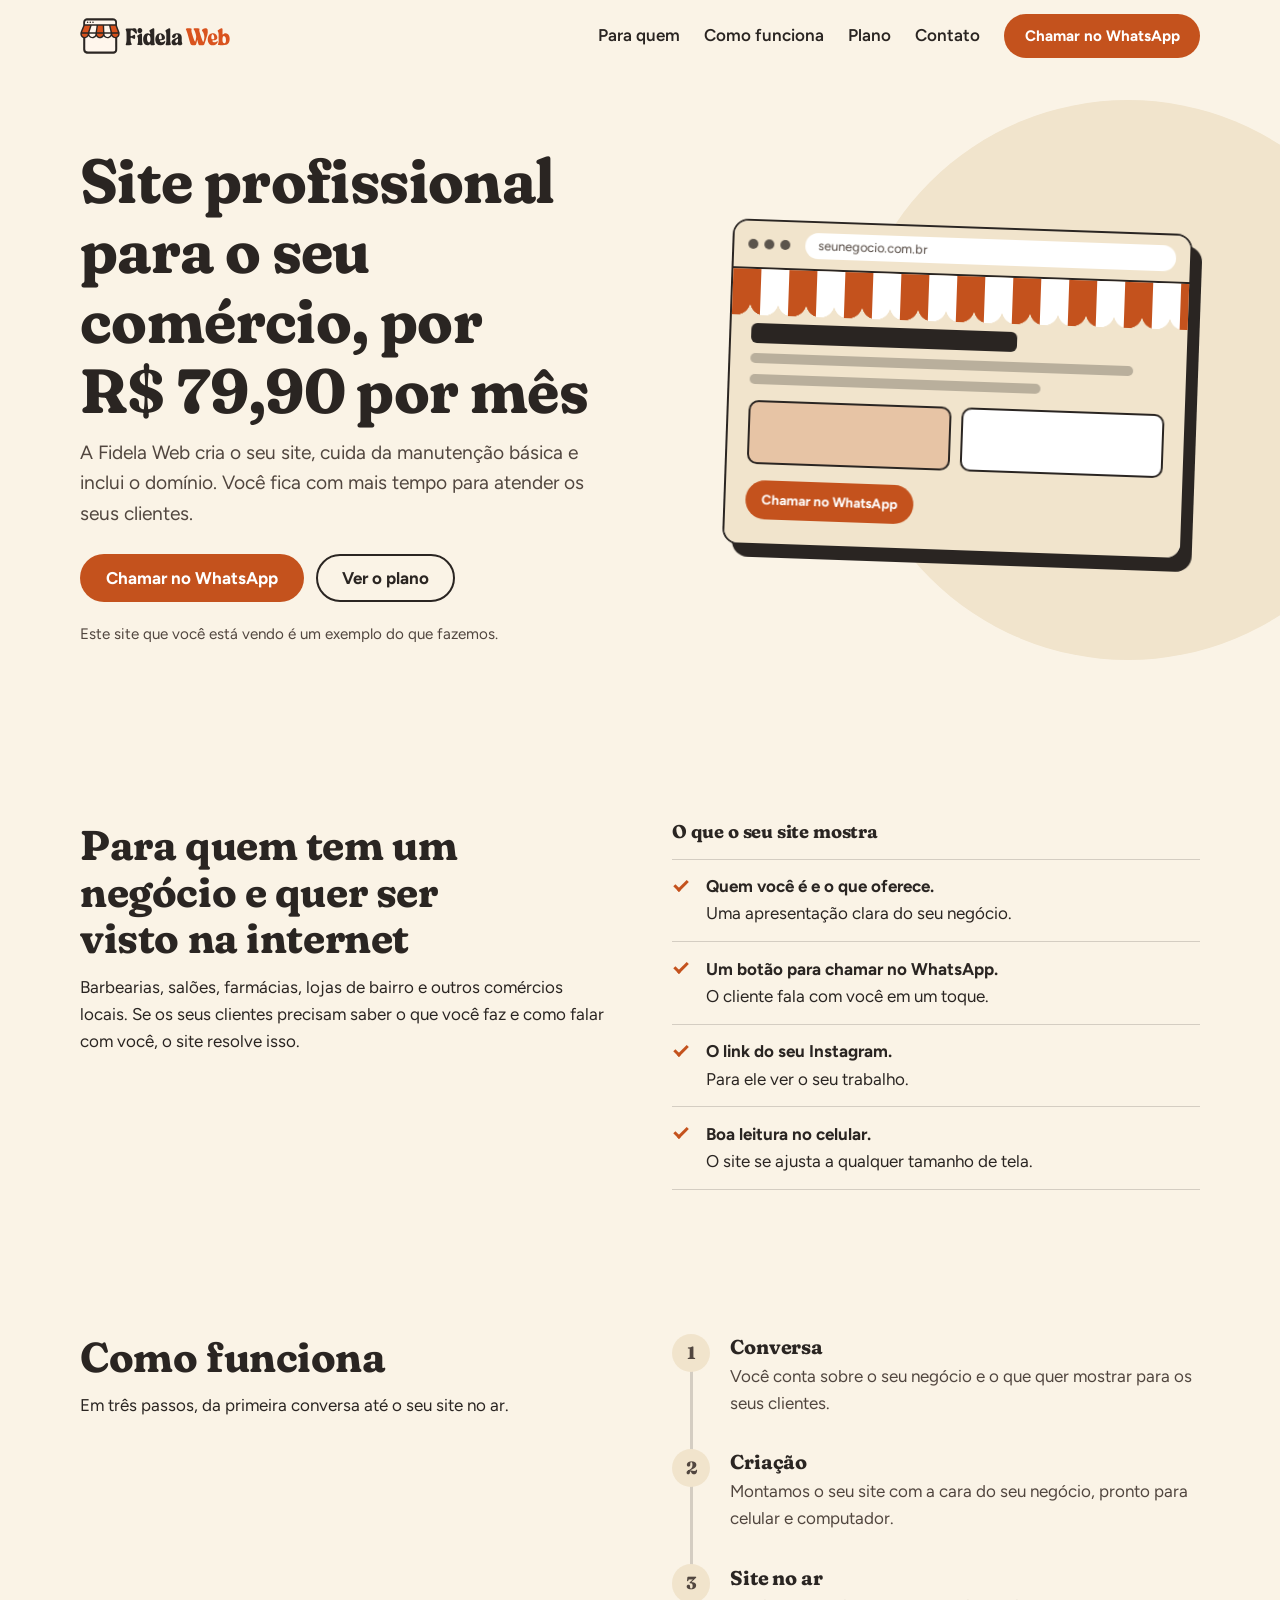
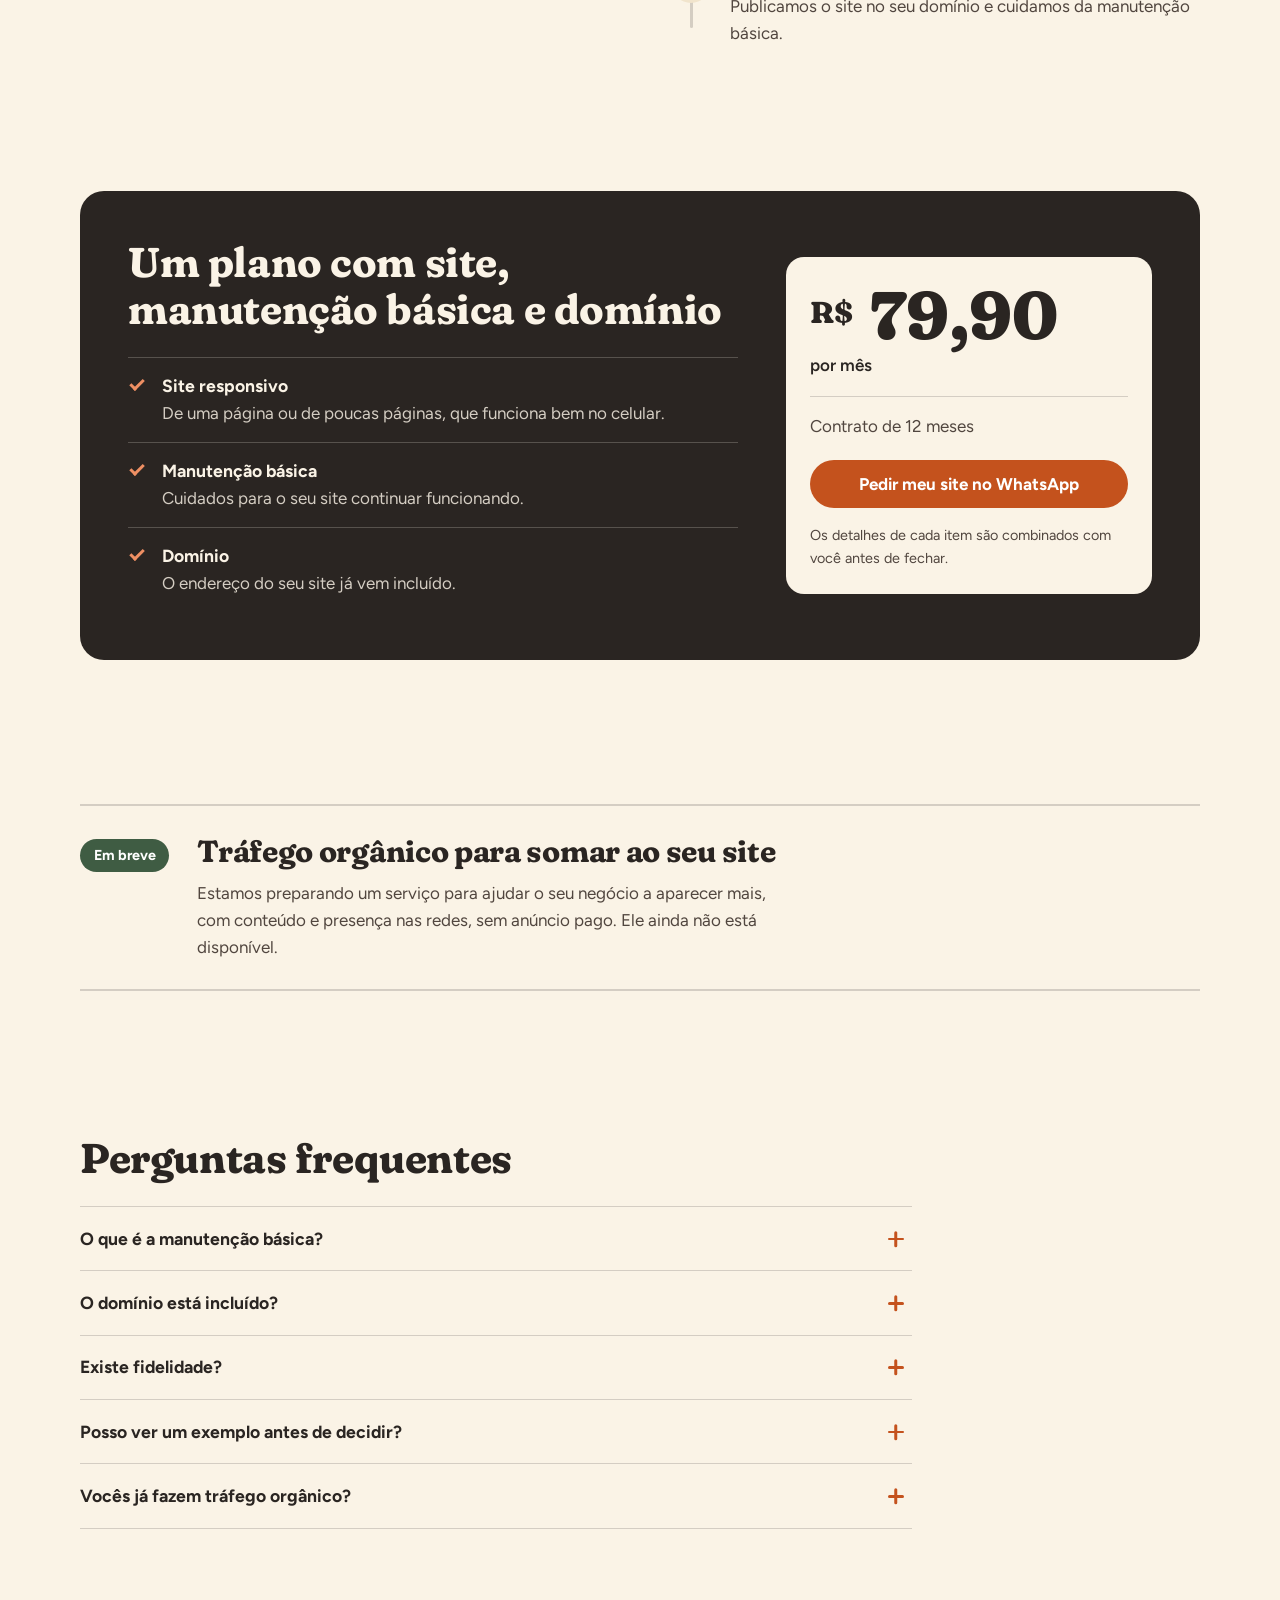
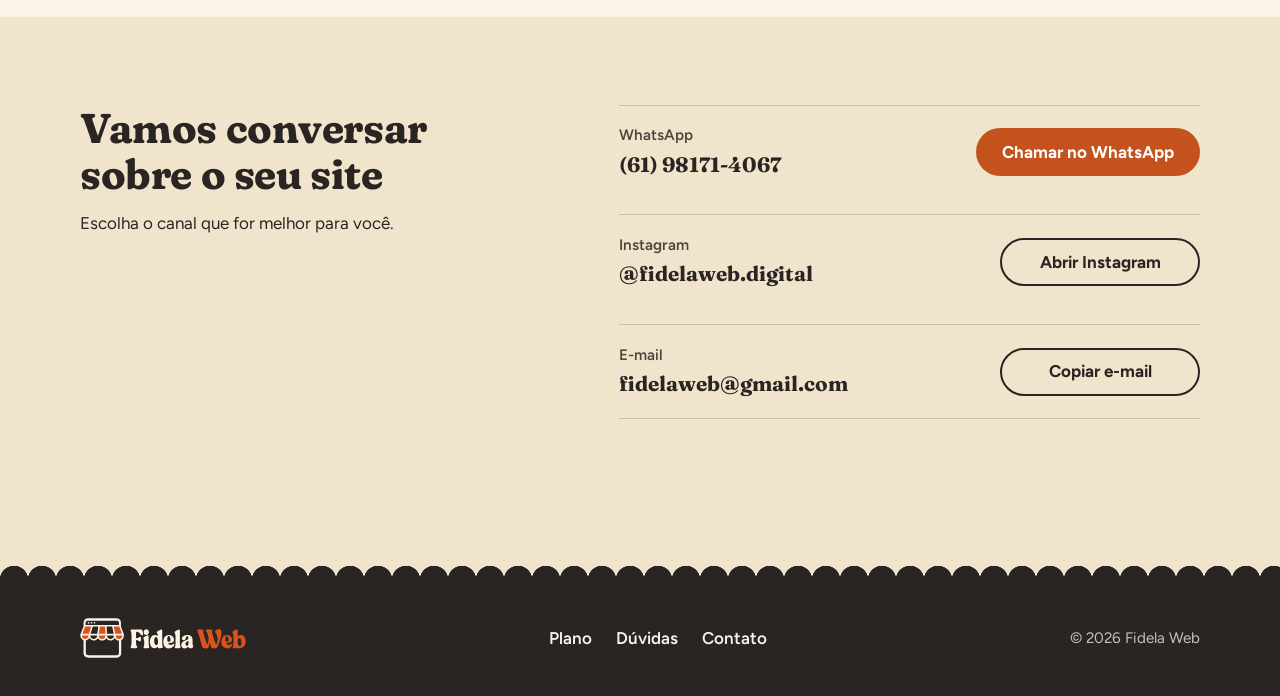
==== index.html @ 25324e83 "chore: versão inicial do site" ====
<!DOCTYPE html>
<html lang="pt-BR">
<head>
  <meta charset="utf-8">
  <meta name="viewport" content="width=device-width, initial-scale=1">
  <title>Fidela Web | Site profissional para o seu comércio</title>
  <meta name="description" content="A Fidela Web cria o site do seu comércio e cuida da manutenção básica, com domínio incluído, por R$ 79,90 por mês.">
  <meta name="theme-color" content="#FAF3E6">
  <link rel="icon" href="favicon.ico" sizes="48x48">
  <link rel="icon" type="image/png" sizes="32x32" href="assets/favicon-32.png">
  <link rel="icon" type="image/png" sizes="512x512" href="assets/favicon-512.png">
  <link rel="apple-touch-icon" href="assets/apple-touch-icon.png">
  <script>document.documentElement.className += " js";</script>
  <link rel="preconnect" href="https://fonts.googleapis.com">
  <link rel="preconnect" href="https://fonts.gstatic.com" crossorigin>
  <link href="https://fonts.googleapis.com/css2?family=Fraunces:opsz,wght,SOFT@9..144,500..800,100&family=Figtree:wght@400;500;600;700&display=swap" rel="stylesheet">
  <link rel="stylesheet" href="styles.css">
</head>
<body>
  <div class="progress" aria-hidden="true"><span></span></div>
  <a class="skip" href="#conteudo">Ir para o conteúdo</a>

  <header class="header" data-header>
    <div class="wrap header-in">
      <a class="brand" href="#topo" aria-label="Fidela Web, voltar ao início">
        <img class="brand-img" src="assets/fidela-web-logo.svg" alt="Fidela Web">
      </a>

      <button class="menu-toggle" type="button" aria-expanded="false" aria-controls="menu" aria-label="Abrir menu">
        <span class="menu-bars" aria-hidden="true"></span>
      </button>

      <nav class="nav" id="menu" aria-label="Principal">
        <ul>
          <li><a href="#para-quem">Para quem</a></li>
          <li><a href="#como-funciona">Como funciona</a></li>
          <li><a href="#plano">Plano</a></li>
          <li><a href="#contato">Contato</a></li>
        </ul>
        <a class="btn btn-primary btn-sm nav-cta" href="#contato" data-wa>Chamar no WhatsApp</a>
      </nav>
    </div>
  </header>

  <main id="conteudo">
    <!-- HERO -->
    <section class="hero" id="topo">
      <div class="hero-blob" aria-hidden="true"></div>
      <div class="wrap hero-in">
        <div class="hero-text">
          <h1>Site profissional para o seu comércio, por R$&nbsp;79,90 por mês</h1>
          <p class="lead">A Fidela Web cria o seu site, cuida da manutenção básica e inclui o domínio. Você fica com mais tempo para atender os seus clientes.</p>
          <div class="cta-row">
            <a class="btn btn-primary" href="#contato" data-wa>Chamar no WhatsApp</a>
            <a class="btn btn-ghost" href="#plano">Ver o plano</a>
          </div>
          <p class="hero-note">Este site que você está vendo é um exemplo do que fazemos.</p>
        </div>

        <div class="hero-visual" aria-hidden="true">
          <div class="mock">
            <div class="mock-bar">
              <i></i><i></i><i></i>
              <span class="mock-url">seunegocio.com.br</span>
            </div>
            <div class="awning-wrap"><div class="awning"></div></div>
            <div class="mock-body">
              <div class="mock-title"></div>
              <div class="mock-line l1"></div>
              <div class="mock-line l2"></div>
              <div class="mock-tiles"><span></span><span></span></div>
              <div class="mock-btn">Chamar no WhatsApp</div>
            </div>
          </div>
        </div>
      </div>
    </section>

    <!-- PARA QUEM -->
    <section class="section" id="para-quem">
      <div class="wrap split split-sticky">
        <div>
          <h2 class="reveal">Para quem tem um negócio e quer ser visto na internet</h2>
          <p class="measure reveal">Barbearias, salões, farmácias, lojas de bairro e outros comércios locais. Se os seus clientes precisam saber o que você faz e como falar com você, o site resolve isso.</p>
        </div>
        <div>
          <h3 class="list-title reveal">O que o seu site mostra</h3>
          <ul class="ticks reveal-stagger">
            <li><strong>Quem você é e o que oferece.</strong> Uma apresentação clara do seu negócio.</li>
            <li><strong>Um botão para chamar no WhatsApp.</strong> O cliente fala com você em um toque.</li>
            <li><strong>O link do seu Instagram.</strong> Para ele ver o seu trabalho.</li>
            <li><strong>Boa leitura no celular.</strong> O site se ajusta a qualquer tamanho de tela.</li>
          </ul>
        </div>
      </div>
    </section>

    <!-- COMO FUNCIONA -->
    <section class="section section-tight" id="como-funciona">
      <div class="wrap split split-sticky">
        <div class="reveal">
          <h2>Como funciona</h2>
          <p class="measure">Em três passos, da primeira conversa até o seu site no ar.</p>
        </div>
        <ol class="steps reveal-stagger">
          <li>
            <span class="num" aria-hidden="true">1</span>
            <div>
              <h3>Conversa</h3>
              <p>Você conta sobre o seu negócio e o que quer mostrar para os seus clientes.</p>
            </div>
          </li>
          <li>
            <span class="num" aria-hidden="true">2</span>
            <div>
              <h3>Criação</h3>
              <p>Montamos o seu site com a cara do seu negócio, pronto para celular e computador.</p>
            </div>
          </li>
          <li>
            <span class="num" aria-hidden="true">3</span>
            <div>
              <h3>Site no ar</h3>
              <p>Publicamos o site no seu domínio e cuidamos da manutenção básica.</p>
            </div>
          </li>
        </ol>
      </div>
    </section>

    <!-- PLANO -->
    <section class="section" id="plano">
      <div class="wrap">
        <div class="plan">
          <div class="plan-info reveal">
            <h2>Um plano com site, manutenção básica e domínio</h2>
            <ul class="includes">
              <li><strong>Site responsivo</strong><span>De uma página ou de poucas páginas, que funciona bem no celular.</span></li>
              <li><strong>Manutenção básica</strong><span>Cuidados para o seu site continuar funcionando.</span></li>
              <li><strong>Domínio</strong><span>O endereço do seu site já vem incluído.</span></li>
            </ul>
          </div>
          <div class="plan-price reveal reveal-late">
            <p class="price"><span class="price-cur">R$</span> 79,90</p>
            <p class="price-per">por mês</p>
            <p class="price-meta">Contrato de 12 meses</p>
            <a class="btn btn-primary btn-block" href="#contato" data-wa>Pedir meu site no WhatsApp</a>
            <p class="price-note">Os detalhes de cada item são combinados com você antes de fechar.</p>
          </div>
        </div>
      </div>
    </section>

    <!-- TRÁFEGO ORGÂNICO -->
    <section class="section section-tight" id="trafego">
      <div class="wrap">
        <div class="soon reveal">
          <span class="badge">Em breve</span>
          <div>
            <h2 class="h3-size">Tráfego orgânico para somar ao seu site</h2>
            <p class="measure">Estamos preparando um serviço para ajudar o seu negócio a aparecer mais, com conteúdo e presença nas redes, sem anúncio pago. Ele ainda não está disponível.</p>
          </div>
        </div>
      </div>
    </section>

    <!-- FAQ -->
    <section class="section" id="duvidas">
      <div class="wrap faq-wrap">
        <h2 class="reveal">Perguntas frequentes</h2>
        <div class="faq reveal-stagger">
          <details>
            <summary>O que é a manutenção básica?</summary>
            <p>São os cuidados para manter o seu site funcionando. Os limites de cada item são combinados com você antes de fechar o contrato.</p>
          </details>
          <details>
            <summary>O domínio está incluído?</summary>
            <p>Sim. O plano inclui o domínio do seu site.</p>
          </details>
          <details>
            <summary>Existe fidelidade?</summary>
            <p>O contrato é de 12 meses. Explicamos os detalhes antes de você fechar.</p>
          </details>
          <details>
            <summary>Posso ver um exemplo antes de decidir?</summary>
            <p>Pode. Este próprio site é um exemplo do que fazemos. Se quiser conversar sobre o seu, chame no WhatsApp.</p>
          </details>
          <details>
            <summary>Vocês já fazem tráfego orgânico?</summary>
            <p>Ainda não. O serviço está em preparação e vai aparecer aqui quando estiver disponível.</p>
          </details>
        </div>
      </div>
    </section>

    <!-- CONTATO -->
    <section class="section section-contact" id="contato">
      <div class="wrap contact">
        <div class="reveal">
          <h2>Vamos conversar sobre o seu site</h2>
          <p class="measure">Escolha o canal que for melhor para você.</p>
        </div>
        <ul class="channels reveal-stagger">
          <li>
            <div class="channel-info">
              <span class="channel-name">WhatsApp</span>
              <span class="channel-value" data-phone-text>(61) 98171-4067</span>
            </div>
            <a class="btn btn-primary" href="https://wa.me/5561981714067" data-wa target="_blank" rel="noopener noreferrer">Chamar no WhatsApp</a>
          </li>
          <li>
            <div class="channel-info">
              <span class="channel-name">Instagram</span>
              <span class="channel-value" data-ig-text>@fidelaweb.digital</span>
            </div>
            <a class="btn btn-ghost" href="https://www.instagram.com/fidelaweb.digital/" data-ig target="_blank" rel="noopener noreferrer">Abrir Instagram</a>
          </li>
          <li>
            <div class="channel-info">
              <span class="channel-name">E-mail</span>
              <span class="channel-value channel-email" data-email-text>fidelaweb@gmail.com</span>
            </div>
            <button class="btn btn-ghost" type="button" data-copy-email>Copiar e-mail</button>
          </li>
        </ul>
        <p class="copy-status" role="status" aria-live="polite" data-copy-status></p>
      </div>
    </section>
  </main>

  <footer class="footer">
    <div class="wrap footer-in">
      <p class="footer-brand"><img class="brand-img" src="assets/fidela-web-logo-fundo-escuro.svg" alt="Fidela Web"></p>
      <ul class="footer-links">
        <li><a href="#plano">Plano</a></li>
        <li><a href="#duvidas">Dúvidas</a></li>
        <li><a href="#contato">Contato</a></li>
      </ul>
      <p class="footer-copy">&copy; <span data-year>2026</span> Fidela Web</p>
    </div>
  </footer>

  <script src="config.js"></script>
  <script src="script.js" defer></script>
</body>
</html>
---- styles.css ----
/* ==========================================================
   Fidela Web | estilos
   Paleta: creme, areia, carvão, terracota, musgo
   ========================================================== */

:root {
  --creme: #FAF3E6;
  --areia: #F1E4CC;
  --carvao: #2A2522;
  --carvao-suave: #51463F;
  --terra: #C4521D;
  --terra-escura: #A3411A;
  --terra-clara: #EE8F63;
  --musgo: #3F5C43;
  --linha: rgba(42, 37, 34, .18);

  --serif: "Fraunces", Georgia, "Times New Roman", serif;
  --sans: "Figtree", system-ui, -apple-system, "Segoe UI", Roboto, Arial, sans-serif;

  --wrap: 1120px;
  --gutter: clamp(1.25rem, 4vw, 2rem);
}

*, *::before, *::after { box-sizing: border-box; }

[hidden] { display: none !important; }

html {
  -webkit-text-size-adjust: 100%;
  scroll-padding-top: 5.5rem;
}

@media (prefers-reduced-motion: no-preference) {
  html { scroll-behavior: smooth; }
}

body {
  margin: 0;
  font-family: var(--sans);
  font-size: 1.0625rem;
  line-height: 1.6;
  color: var(--carvao);
  background: var(--creme);
  overflow-x: clip;
}

img, svg { display: block; max-width: 100%; }

h1, h2, h3 {
  font-family: var(--serif);
  font-weight: 700;
  font-variation-settings: "SOFT" 100;
  line-height: 1.12;
  letter-spacing: -.01em;
  margin: 0 0 .75rem;
  text-wrap: balance;
}

h1 { font-size: clamp(2.15rem, 1.2rem + 4.6vw, 3.9rem); }
h2 { font-size: clamp(1.7rem, 1.1rem + 2.4vw, 2.6rem); }
h3 { font-size: 1.25rem; }

p { margin: 0 0 1rem; }
ul, ol { margin: 0; padding: 0; list-style: none; }

a { color: inherit; }

:focus-visible {
  outline: 3px solid var(--carvao);
  outline-offset: 3px;
  border-radius: 4px;
}

.wrap {
  width: 100%;
  max-width: calc(var(--wrap) + var(--gutter) * 2);
  margin-inline: auto;
  padding-inline: var(--gutter);
}

.measure { max-width: 36rem; }

.skip {
  position: absolute;
  left: 1rem;
  top: -4rem;
  z-index: 100;
  background: var(--carvao);
  color: var(--creme);
  padding: .6rem 1rem;
  border-radius: 8px;
}
.skip:focus { top: 1rem; }

/* ---------- Botões ---------- */
.btn {
  display: inline-flex;
  align-items: center;
  justify-content: center;
  min-height: 48px;
  padding: .7rem 1.5rem;
  border: 2px solid transparent;
  border-radius: 999px;
  font: inherit;
  font-weight: 700;
  line-height: 1.2;
  text-align: center;
  text-decoration: none;
  cursor: pointer;
  transition: background-color .2s ease, color .2s ease, border-color .2s ease, transform .2s ease;
}
.btn-primary { background: var(--terra); color: #fff; }
.btn-primary:hover { background: var(--terra-escura); }
.btn-ghost { background: transparent; color: var(--carvao); border-color: var(--carvao); }
.btn-ghost:hover { background: var(--carvao); color: var(--creme); }
.btn-sm { min-height: 44px; padding: .5rem 1.15rem; font-size: .95rem; }
.btn-block { width: 100%; }
.btn:active { transform: translateY(1px); }

/* ---------- Cabeçalho ---------- */
.header {
  position: sticky;
  top: 0;
  z-index: 50;
  background: rgba(250, 243, 230, .94);
  -webkit-backdrop-filter: blur(8px);
  backdrop-filter: blur(8px);
  border-bottom: 2px solid transparent;
  transition: border-color .2s ease;
}
.header.is-scrolled { border-bottom-color: var(--linha); }

.header-in {
  display: flex;
  align-items: center;
  justify-content: space-between;
  gap: 1rem;
  min-height: 4.5rem;
  position: relative;
}

.brand {
  display: inline-flex;
  align-items: center;
  min-height: 44px;
  text-decoration: none;
}
.brand-img { height: 36px; width: auto; max-width: min(190px, 58vw); }
.footer .brand-img { height: 40px; }

.brand-name {
  font-family: var(--serif);
  font-weight: 800;
  font-variation-settings: "SOFT" 100;
  font-size: 1.5rem;
  line-height: 1;
  letter-spacing: -.01em;
  color: var(--carvao);
}
.brand-name .web { color: var(--terra); }

.menu-toggle {
  display: none;
  width: 48px;
  height: 48px;
  padding: 0;
  border: 2px solid var(--carvao);
  border-radius: 12px;
  background: transparent;
  cursor: pointer;
  align-items: center;
  justify-content: center;
}
.menu-bars,
.menu-bars::before,
.menu-bars::after {
  display: block;
  width: 22px;
  height: 2.5px;
  background: var(--carvao);
  border-radius: 2px;
  transition: transform .2s ease, opacity .2s ease;
}
.menu-bars { position: relative; }
.menu-bars::before, .menu-bars::after { content: ""; position: absolute; left: 0; }
.menu-bars::before { top: -7px; }
.menu-bars::after { top: 7px; }
.menu-toggle[aria-expanded="true"] .menu-bars { background: transparent; }
.menu-toggle[aria-expanded="true"] .menu-bars::before { transform: translateY(7px) rotate(45deg); }
.menu-toggle[aria-expanded="true"] .menu-bars::after { transform: translateY(-7px) rotate(-45deg); }

.nav { display: flex; align-items: center; gap: 1.5rem; }
.nav ul { display: flex; gap: 1.5rem; }
.nav a:not(.btn) { display: inline-flex; align-items: center; min-height: 44px; text-decoration: none; font-weight: 600; }
.nav a:not(.btn):hover { color: var(--terra-escura); text-decoration: underline; text-underline-offset: 6px; text-decoration-thickness: 2px; }

@media (max-width: 1039px) {
  .js .menu-toggle { display: inline-flex; }
  .js .nav {
    display: none;
    position: absolute;
    top: 100%;
    left: 0;
    right: 0;
    flex-direction: column;
    align-items: stretch;
    gap: 1rem;
    padding: 1rem var(--gutter) 1.5rem;
    background: var(--creme);
    border-bottom: 2px solid var(--linha);
  }
  .js .nav.is-open { display: flex; }
  .js .nav ul { flex-direction: column; gap: 0; }
  .js .nav ul a { display: block; padding: .85rem 0; border-bottom: 1px solid var(--linha); }
  .nav { flex-wrap: wrap; }
  .nav ul { flex-wrap: wrap; }
}

/* ---------- Hero ---------- */
.hero {
  --p: 0;
  position: relative;
  padding-block: clamp(2rem, 6vw, 4.5rem) clamp(3rem, 7vw, 5.5rem);
  overflow: hidden;
}

.hero-blob {
  position: absolute;
  width: min(60vw, 560px);
  aspect-ratio: 1;
  right: -10%;
  top: 4%;
  background: var(--areia);
  border-radius: 50%;
  transform: translateY(calc(var(--p) * 140px)) scale(calc(1 + var(--p) * .25));
}

.hero-in {
  position: relative;
  display: grid;
  gap: clamp(2rem, 5vw, 3.5rem);
  align-items: center;
}

.hero-text h1 { max-width: 14em; }
.lead { font-size: 1.2rem; max-width: 34rem; color: var(--carvao-suave); }

.cta-row { display: flex; flex-wrap: wrap; gap: .75rem; margin-top: 1.5rem; }
.hero-note { margin: 1.25rem 0 0; font-size: .95rem; color: var(--carvao-suave); }

.hero-visual { padding: 0 14px 14px 0; }

.mock {
  background: #fff;
  border: 2px solid var(--carvao);
  border-radius: 16px;
  overflow: hidden;
  box-shadow: 10px 12px 0 var(--carvao);
  max-width: 460px;
  margin-inline: auto;
  transform: translateY(calc(var(--p) * -60px)) rotate(calc(2deg - var(--p) * 5deg));
  transform-origin: 50% 80%;
}

.mock-bar {
  display: flex;
  align-items: center;
  gap: .4rem;
  padding: .65rem .85rem;
  background: var(--areia);
  border-bottom: 2px solid var(--carvao);
}
.mock-bar i { width: 10px; height: 10px; border-radius: 50%; background: var(--carvao); opacity: .75; }
.mock-url {
  margin-left: .5rem;
  flex: 1;
  min-width: 0;
  overflow: hidden;
  text-overflow: ellipsis;
  white-space: nowrap;
  background: #fff;
  border-radius: 999px;
  padding: .15rem .8rem;
  font-size: .8rem;
  color: var(--carvao-suave);
}

.awning-wrap { height: 46px; overflow: hidden; background: var(--areia); }
.awning {
  height: 46px;
  background: repeating-linear-gradient(90deg, var(--terra) 0 28px, #fff 28px 56px);
  -webkit-mask:
    linear-gradient(#000 0 0) top / 100% 32px no-repeat,
    radial-gradient(circle at 14px 0, #000 14px, transparent 14.5px) bottom / 28px 14px repeat-x;
  mask:
    linear-gradient(#000 0 0) top / 100% 32px no-repeat,
    radial-gradient(circle at 14px 0, #000 14px, transparent 14.5px) bottom / 28px 14px repeat-x;
}

@media (prefers-reduced-motion: no-preference) {
  .awning { animation: toldo .9s cubic-bezier(.3, 1.35, .5, 1) .25s both; }
  @keyframes toldo {
    from { transform: translateY(-100%); }
    to { transform: translateY(0); }
  }
}

.mock-body {
  display: grid;
  gap: .65rem;
  padding: .5rem 1.25rem 1.5rem;
  background: var(--areia);
}
.mock-title { height: 20px; width: 64%; border-radius: 6px; background: var(--carvao); }
.mock-line { height: 10px; border-radius: 6px; background: rgba(42, 37, 34, .28); }
.mock-line.l1 { width: 92%; }
.mock-line.l2 { width: 70%; }
.mock-tiles { display: grid; grid-template-columns: 1fr 1fr; gap: .6rem; margin-block: .35rem; }
.mock-tiles span { height: 64px; border-radius: 10px; background: #fff; border: 2px solid var(--carvao); }
.mock-tiles span:first-child { background: rgba(196, 82, 29, .22); }
.mock-btn {
  justify-self: start;
  background: var(--terra);
  color: #fff;
  font-weight: 700;
  font-size: .85rem;
  padding: .55rem 1rem;
  border-radius: 999px;
}

@media (min-width: 900px) {
  .hero-in { grid-template-columns: 1.1fr .9fr; }
}

/* ---------- Seções ---------- */
.section { padding-block: clamp(3.25rem, 7vw, 5.5rem); }
.section-tight { padding-block: clamp(2rem, 5vw, 3.5rem); }

.split { display: grid; gap: 2rem; }
@media (min-width: 860px) {
  .split { grid-template-columns: 1fr 1fr; gap: 4rem; align-items: start; }
}

.list-title { font-size: 1.15rem; margin-bottom: 1rem; }

@media (min-width: 860px) {
  .split-sticky > :first-child { position: sticky; top: 6.5rem; }
}

.ticks li {
  position: relative;
  padding: .85rem 0 .85rem 2.1rem;
  border-top: 1px solid var(--linha);
}
.ticks li:last-child { border-bottom: 1px solid var(--linha); }
.ticks li::before {
  content: "";
  position: absolute;
  left: .15rem;
  top: 1.25rem;
  width: .9rem;
  height: .5rem;
  border-left: 3px solid var(--terra);
  border-bottom: 3px solid var(--terra);
  transform: rotate(-45deg);
}
.ticks strong { display: block; }

/* ---------- Passos ---------- */
.steps {
  --fill: 1;
  position: relative;
  margin-top: 0;
  display: grid;
  gap: 2rem;
}
.steps::before,
.steps::after {
  content: "";
  position: absolute;
  left: 1.2rem;
  top: 1.2rem;
  width: 3px;
  margin-left: -1.5px;
  border-radius: 2px;
}
.steps::before { bottom: 1.2rem; background: var(--linha); }
.steps::after { height: calc((100% - 2.4rem) * var(--fill)); background: var(--terra); }

.steps li { position: relative; display: grid; grid-template-columns: 2.4rem 1fr; gap: 1.25rem; align-items: start; }
.steps h3 { margin: .15rem 0 .25rem; }
.steps p { margin: 0; color: var(--carvao-suave); }

.num {
  position: relative;
  z-index: 1;
  display: grid;
  place-items: center;
  width: 2.4rem;
  height: 2.4rem;
  border-radius: 50%;
  background: var(--terra);
  color: #fff;
  font-family: var(--serif);
  font-weight: 800;
  font-size: 1.1rem;
  transition: background-color .3s ease, color .3s ease;
}
.js .steps li:not(.is-active) .num { background: var(--areia); color: var(--carvao-suave); }

/* ---------- Plano ---------- */
.plan {
  display: grid;
  gap: 2rem;
  padding: clamp(1.5rem, 4vw, 3rem);
  border-radius: 24px;
  background: var(--carvao);
  color: var(--creme);
}
.plan h2 { margin-bottom: 1.5rem; }
.includes li {
  position: relative;
  padding: .9rem 0 .9rem 2.1rem;
  border-top: 1px solid rgba(250, 243, 230, .22);
}
.includes li::before {
  content: "";
  position: absolute;
  left: .15rem;
  top: 1.35rem;
  width: .9rem;
  height: .5rem;
  border-left: 3px solid var(--terra-clara);
  border-bottom: 3px solid var(--terra-clara);
  transform: rotate(-45deg);
}
.includes strong { display: block; font-size: 1.1rem; }
.includes span { display: block; color: rgba(250, 243, 230, .82); }

.plan-price {
  align-self: center;
  padding: 1.5rem;
  border-radius: 18px;
  background: var(--creme);
  color: var(--carvao);
}
.price {
  margin: 0;
  font-family: var(--serif);
  font-weight: 800;
  font-variation-settings: "SOFT" 100;
  font-size: clamp(2.8rem, 2rem + 4vw, 4.2rem);
  line-height: 1;
}
.price-cur { font-size: .45em; margin-right: .1em; vertical-align: .55em; }
.price-per { margin: .25rem 0 0; font-weight: 600; }
.price-meta { margin: 1rem 0 1.25rem; padding-top: 1rem; border-top: 1px solid var(--linha); color: var(--carvao-suave); }
.price-note { margin: 1rem 0 0; font-size: .9rem; color: var(--carvao-suave); }

@media (min-width: 860px) {
  .plan { grid-template-columns: 1.25fr .75fr; gap: 3rem; }
}

/* ---------- Em breve ---------- */
.soon {
  display: grid;
  gap: 1rem;
  align-items: start;
  padding-block: 1.75rem;
  border-block: 2px solid var(--linha);
}
.soon h2 { font-size: clamp(1.4rem, 1.1rem + 1.2vw, 1.9rem); }
.soon p { margin-bottom: 0; color: var(--carvao-suave); }
.badge {
  justify-self: start;
  background: var(--musgo);
  color: #fff;
  font-weight: 700;
  font-size: .9rem;
  padding: .3rem .85rem;
  border-radius: 999px;
}
@media (min-width: 760px) {
  .soon { grid-template-columns: auto 1fr; gap: 1.75rem; }
  .badge { margin-top: .35rem; }
}

/* ---------- FAQ ---------- */
.faq { max-width: 52rem; margin-top: 1.5rem; border-bottom: 1px solid var(--linha); }
.faq details { border-top: 1px solid var(--linha); }
.faq summary {
  position: relative;
  display: block;
  padding: 1.1rem 2.75rem 1.1rem 0;
  font-weight: 700;
  font-size: 1.1rem;
  cursor: pointer;
  list-style: none;
}
.faq summary::-webkit-details-marker { display: none; }
.faq summary::before,
.faq summary::after {
  content: "";
  position: absolute;
  right: .5rem;
  top: 50%;
  width: 16px;
  height: 2.5px;
  margin-top: -1px;
  background: var(--terra);
  border-radius: 2px;
  transition: transform .2s ease;
}
.faq summary::after { transform: rotate(90deg); }
.faq details[open] summary::after { transform: rotate(0deg); }
.faq details p { margin: 0 0 1.25rem; max-width: 40rem; color: var(--carvao-suave); }

/* ---------- Contato ---------- */
.section-contact { background: var(--areia); }
.contact { display: grid; gap: 2rem; }
.channels { display: grid; gap: 1rem; }
.channels li {
  display: grid;
  gap: .9rem;
  padding: 1.1rem 0;
  border-top: 1px solid var(--linha);
}
.channels li:last-child { border-bottom: 1px solid var(--linha); }
.channel-info { display: grid; min-width: 0; }
.channel-name { font-weight: 600; color: var(--carvao-suave); font-size: .95rem; }
.channel-value { font-family: var(--serif); font-weight: 700; font-size: 1.3rem; overflow-wrap: anywhere; }
.copy-status { min-height: 1.5em; margin: 0; font-weight: 600; color: var(--musgo); }

@media (min-width: 560px) {
  .channels li { grid-template-columns: 1fr auto; align-items: center; }
  .channels .btn { min-width: 12.5rem; }
}
@media (min-width: 900px) {
  .contact { grid-template-columns: .9fr 1.1fr; gap: 4rem; align-items: start; }
  .copy-status { grid-column: 2; margin-top: -1rem; }
}

/* ---------- Rodapé ---------- */
.footer {
  position: relative;
  background: var(--carvao);
  color: var(--creme);
  padding-block: 2.25rem;
}
.footer::before {
  content: "";
  position: absolute;
  left: 0;
  right: 0;
  top: -14px;
  height: 14px;
  background: radial-gradient(circle at 14px 14px, var(--carvao) 14px, transparent 14.5px) 0 0 / 28px 14px repeat-x;
}
.footer-in { display: grid; gap: 1.25rem; align-items: center; }
.footer .brand-name { color: var(--creme); }
.footer .brand-name .web { color: var(--terra-clara); }
.footer-brand { margin: 0; }
.footer-links { display: flex; flex-wrap: wrap; gap: .25rem 1.5rem; }
.footer-links a { display: inline-flex; align-items: center; min-height: 44px; font-weight: 600; text-decoration: none; }
.footer-links a:hover { text-decoration: underline; text-underline-offset: 6px; text-decoration-thickness: 2px; }
.footer :focus-visible { outline-color: var(--creme); }
.footer-copy { margin: 0; font-size: .95rem; color: rgba(250, 243, 230, .75); }
@media (min-width: 860px) {
  .footer-in { grid-template-columns: auto 1fr auto; gap: 2.5rem; }
  .footer-links { justify-content: center; }
}


/* ---------- Efeitos de rolagem ---------- */
.progress {
  position: fixed;
  left: 0;
  right: 0;
  top: 0;
  height: 5px;
  z-index: 60;
  pointer-events: none;
}
.progress span {
  display: block;
  height: 100%;
  background: var(--terra);
  transform-origin: 0 50%;
  transform: scaleX(var(--scroll, 0));
}

/* Entrada dos blocos ao rolar (só ativa quando o script confirma que funciona) */
.reveal-on .reveal,
.reveal-on .reveal-stagger > * {
  opacity: 0;
  transform: translateY(44px);
  transition: opacity .8s ease, transform .9s cubic-bezier(.2, .7, .2, 1);
}
.reveal-on .reveal.is-in,
.reveal-on .reveal-stagger > .is-in {
  opacity: 1;
  transform: none;
}
.reveal-on .reveal-late { transition-delay: .15s; }
.reveal-on .reveal-stagger > :nth-child(2) { transition-delay: .1s; }
.reveal-on .reveal-stagger > :nth-child(3) { transition-delay: .2s; }
.reveal-on .reveal-stagger > :nth-child(4) { transition-delay: .3s; }
.reveal-on .reveal-stagger > :nth-child(5) { transition-delay: .4s; }

/* Entrada do texto do topo ao carregar a página */
@media (prefers-reduced-motion: no-preference) {
  .hero-text > * { animation: subir .9s cubic-bezier(.2, .7, .2, 1) both; }
  .hero-text > :nth-child(2) { animation-delay: .12s; }
  .hero-text > :nth-child(3) { animation-delay: .24s; }
  .hero-text > :nth-child(4) { animation-delay: .36s; }
  @keyframes subir {
    from { opacity: 0; transform: translateY(28px); }
    to { opacity: 1; transform: none; }
  }
}

/* ---------- Movimento reduzido ---------- */
@media (prefers-reduced-motion: reduce) {
  *, *::before, *::after {
    animation: none !important;
    transition: none !important;
  }
  .mock { transform: none; }
  .hero-blob { transform: none; }
}
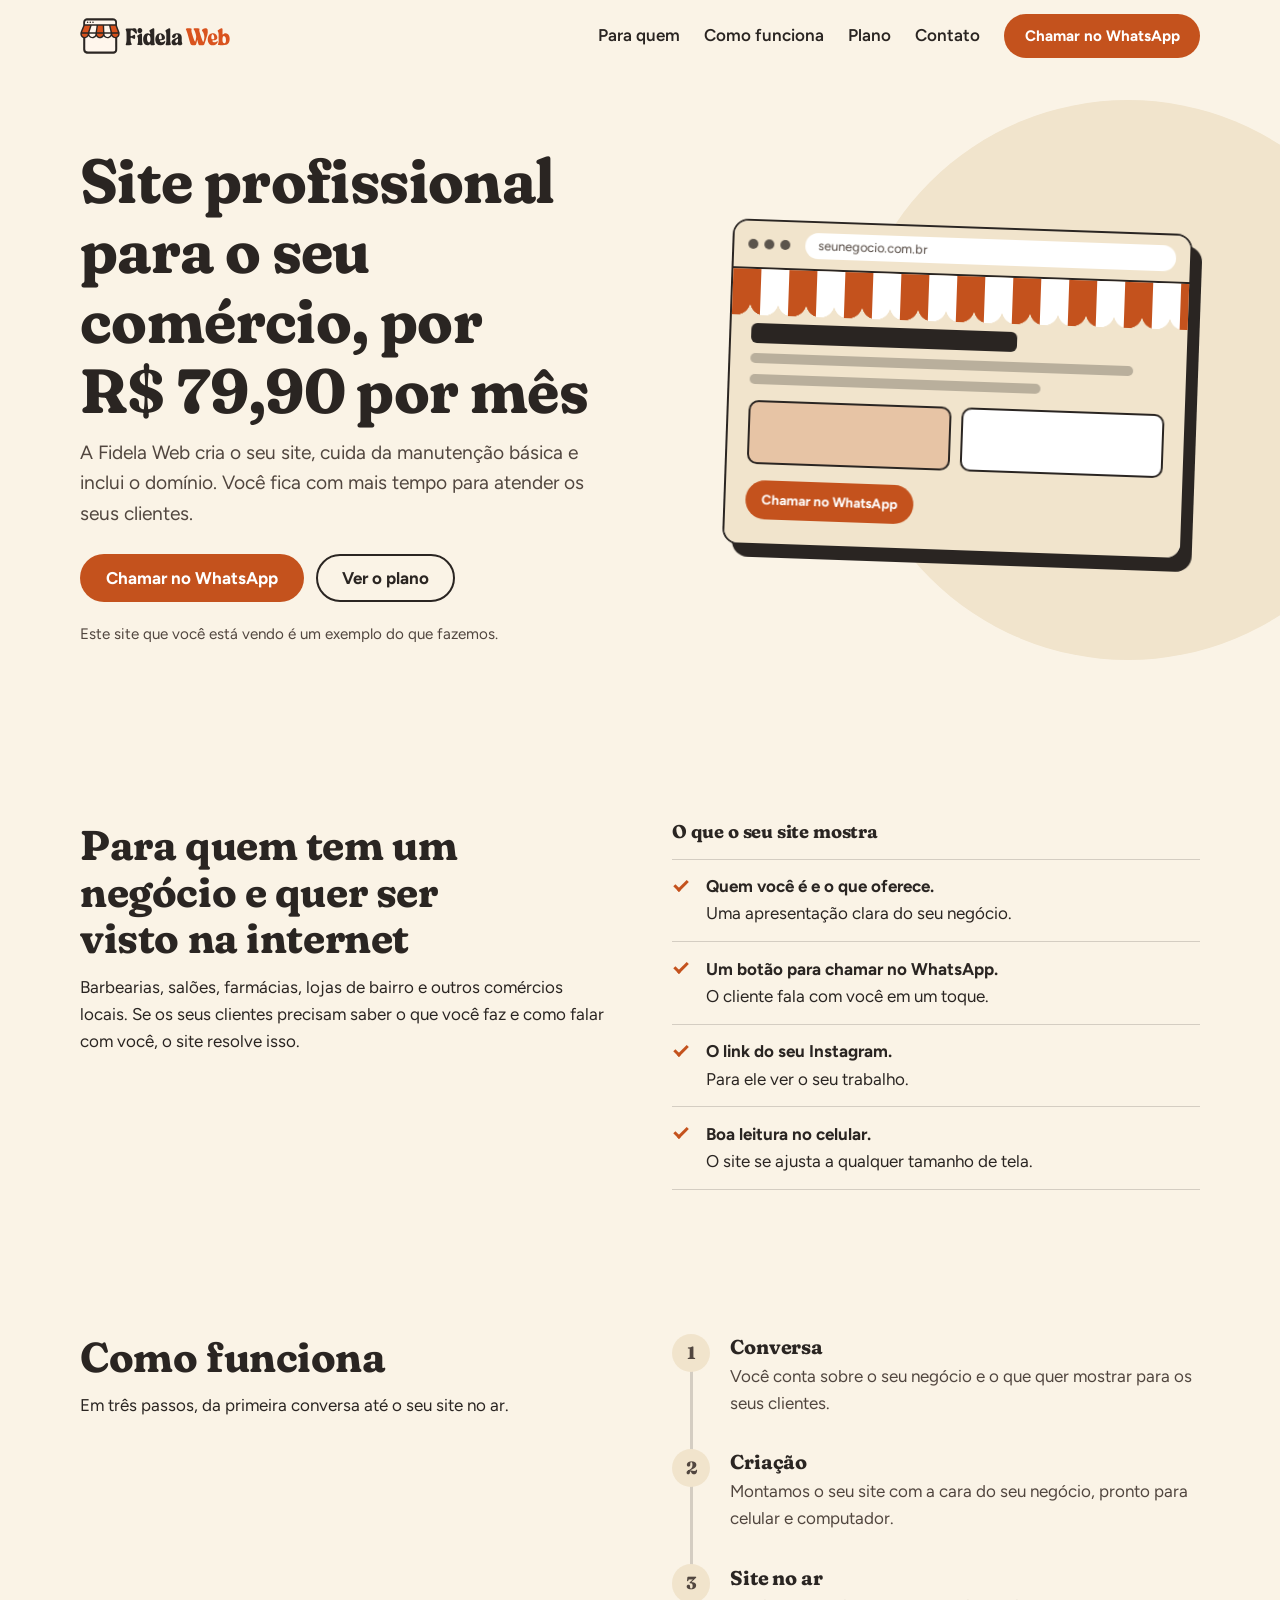
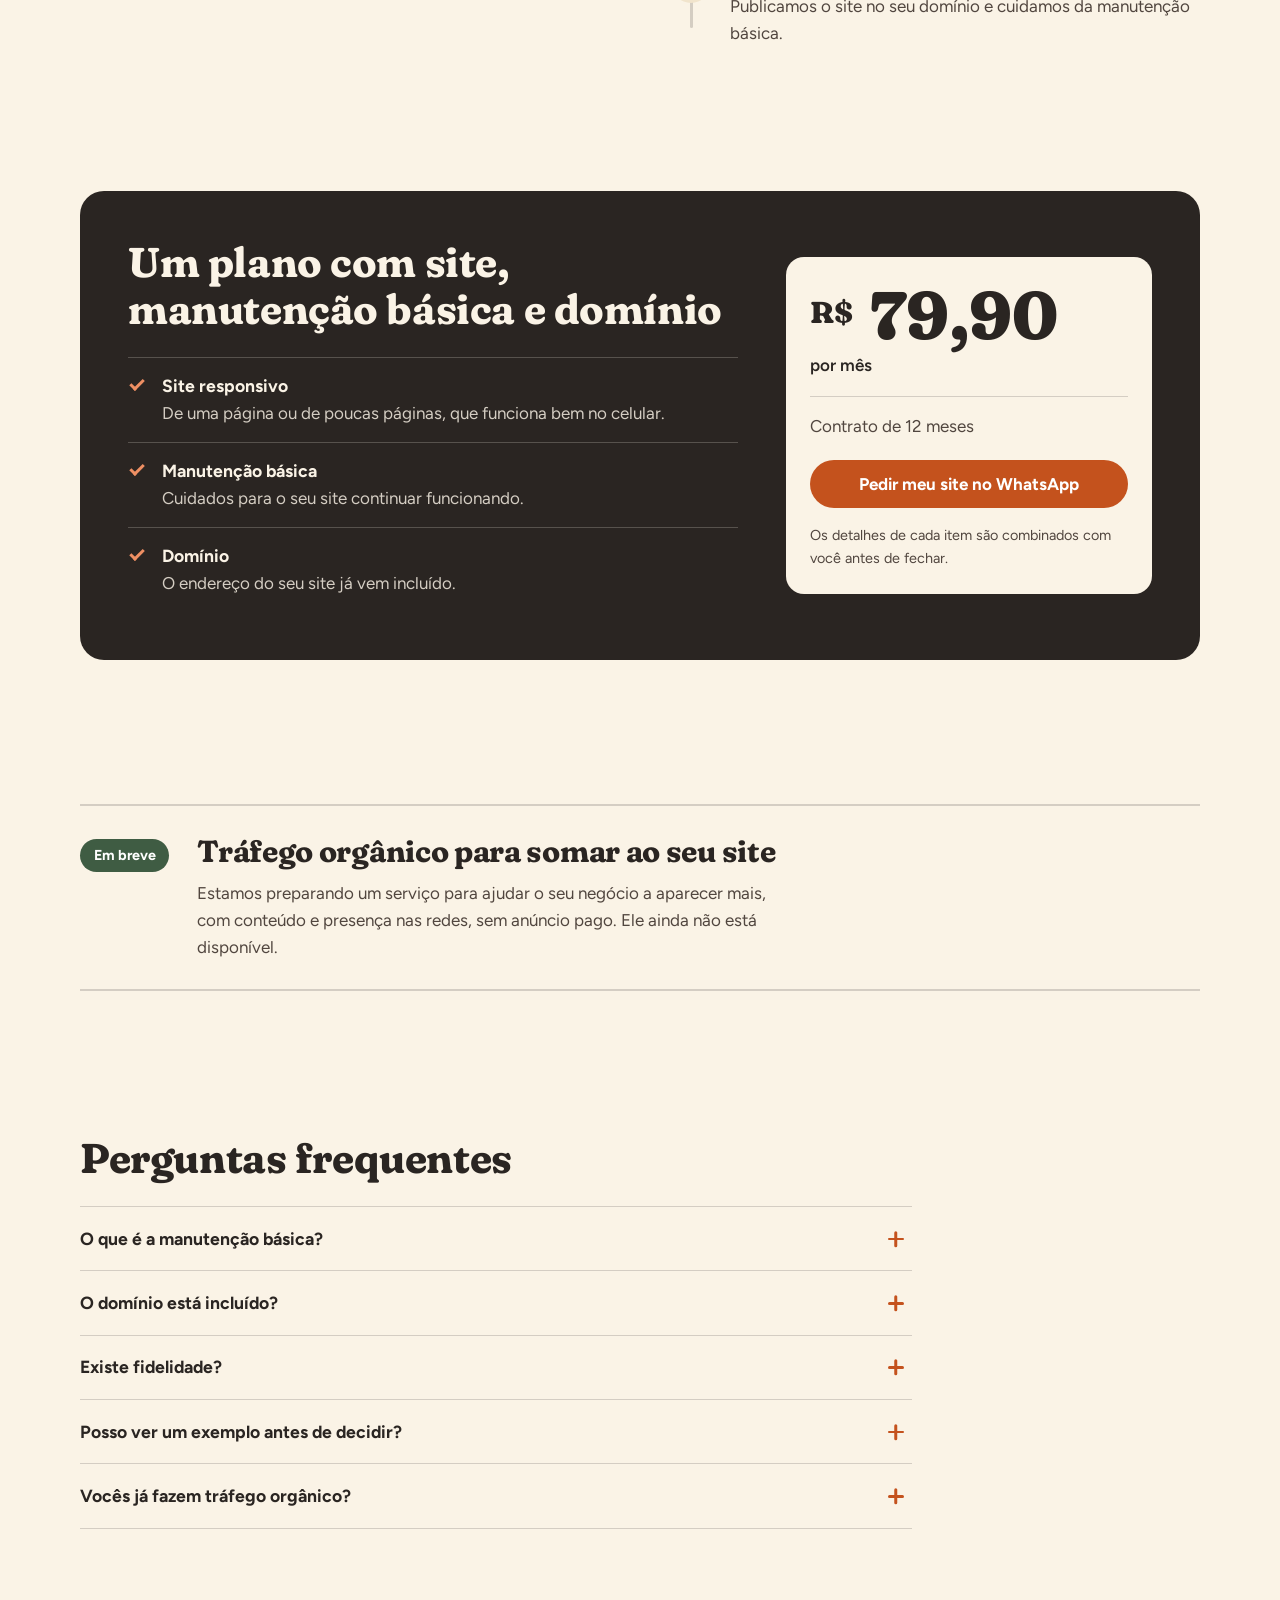
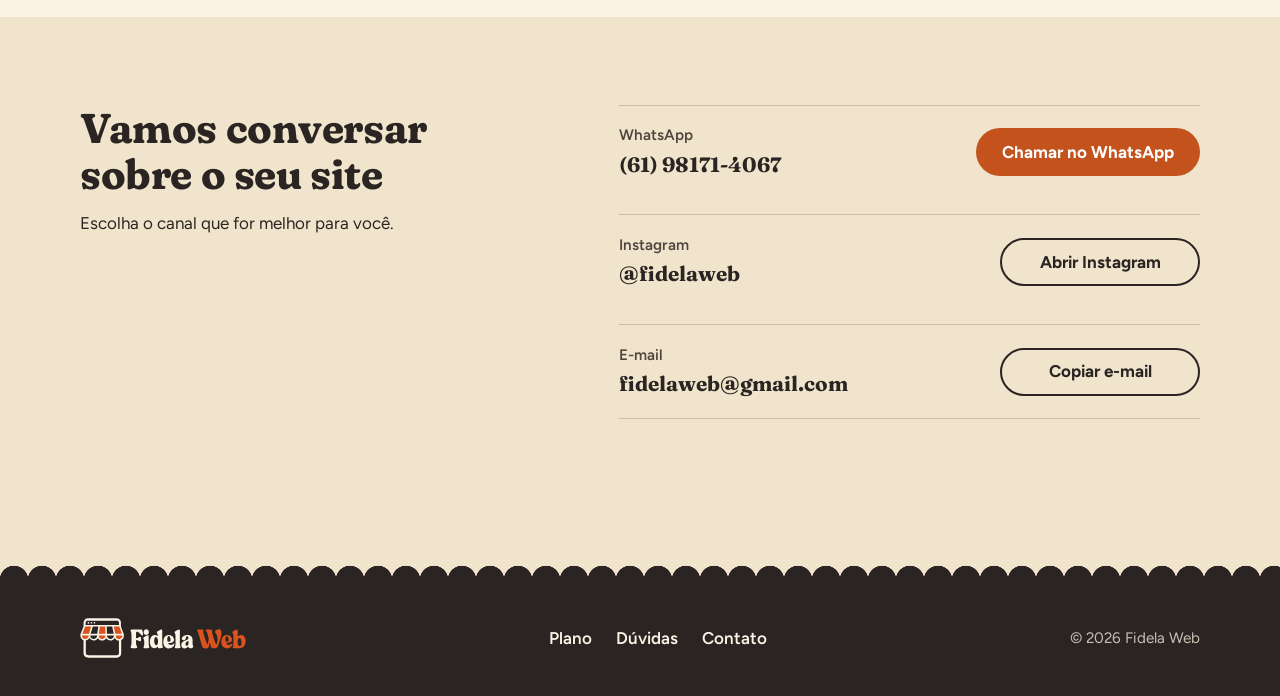
==== commit fc508ee6: "fix: atualiza link do Instagram Co-Authored-By: Claude Sonnet 5.5 <noreply@anthropic.com>" ====
--- a/index.html
+++ b/index.html
@@ -211,9 +211,9 @@
           <li>
             <div class="channel-info">
               <span class="channel-name">Instagram</span>
-              <span class="channel-value" data-ig-text>@fidelaweb.digital</span>
-            </div>
-            <a class="btn btn-ghost" href="https://www.instagram.com/fidelaweb.digital/" data-ig target="_blank" rel="noopener noreferrer">Abrir Instagram</a>
+              <span class="channel-value" data-ig-text>@fidelaweb</span>
+            </div>
+            <a class="btn btn-ghost" href="https://www.instagram.com/fidelaweb/" data-ig target="_blank" rel="noopener noreferrer">Abrir Instagram</a>
           </li>
           <li>
             <div class="channel-info">
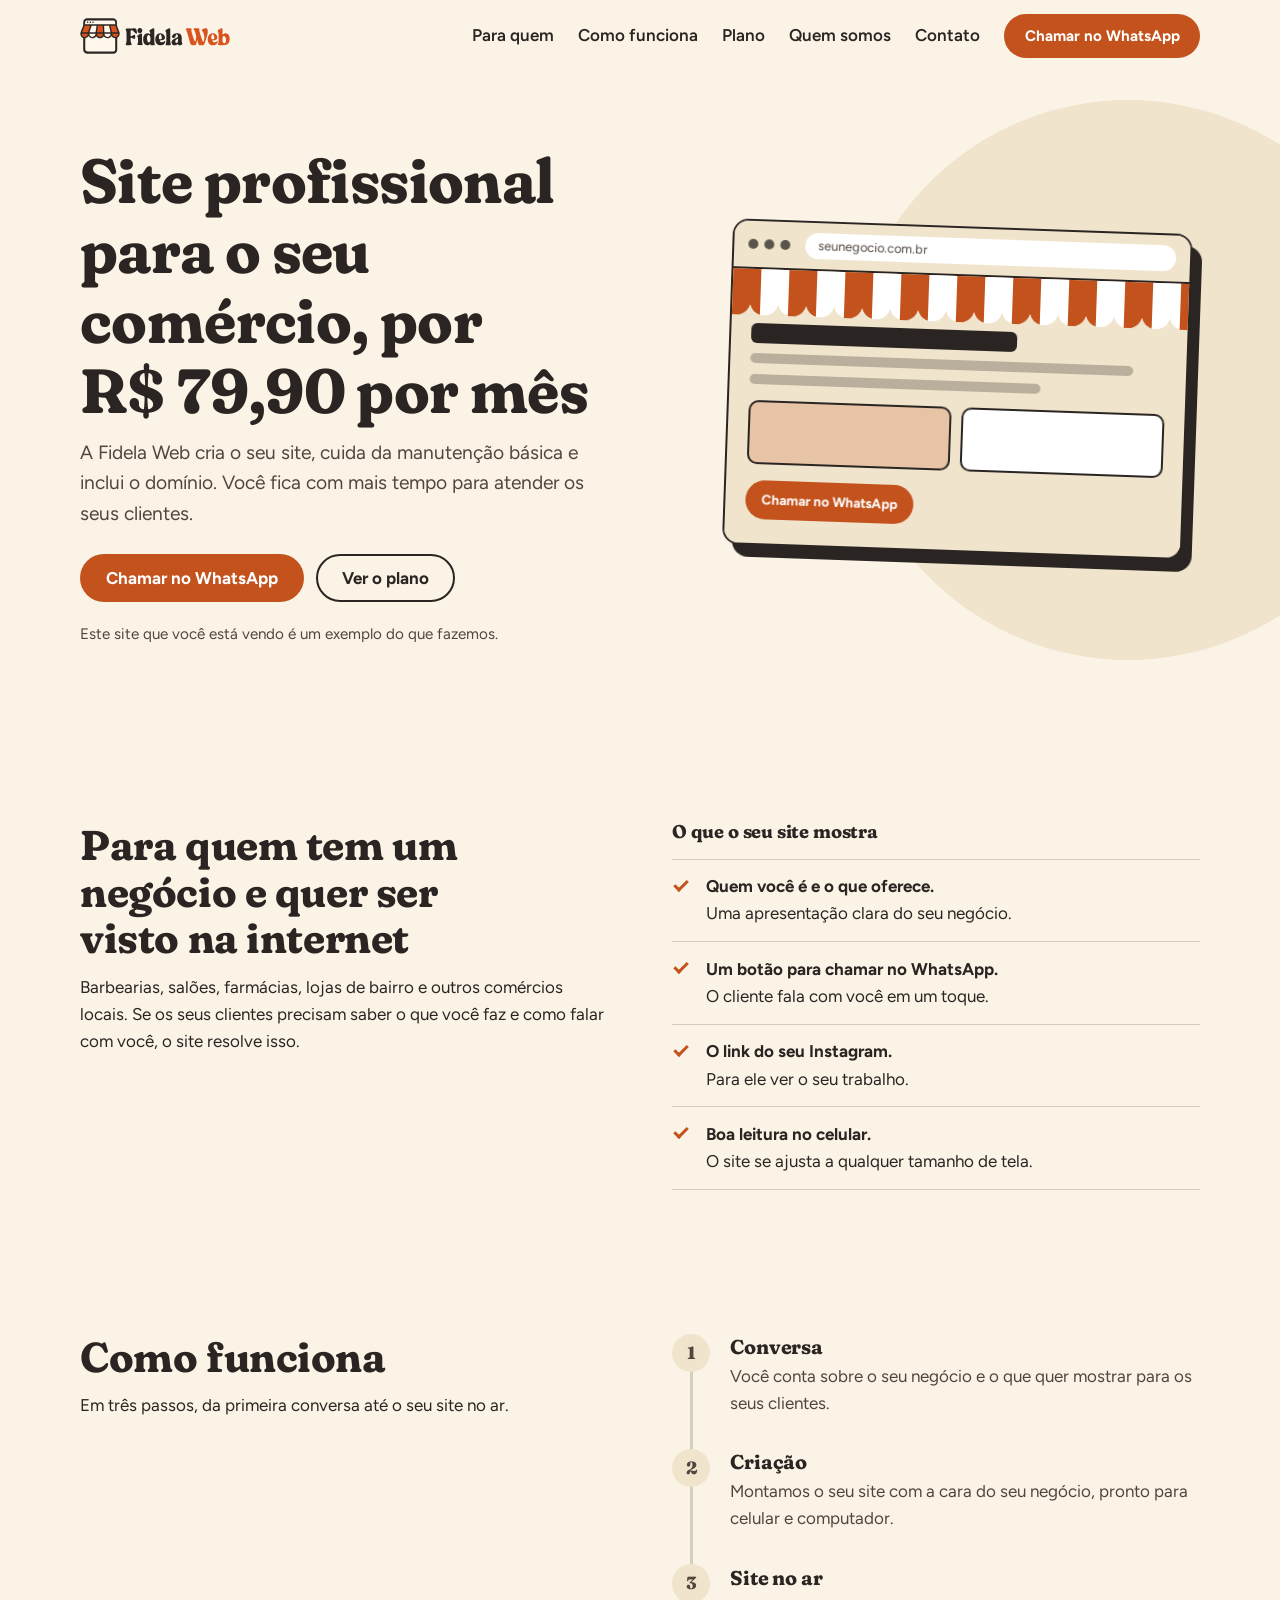
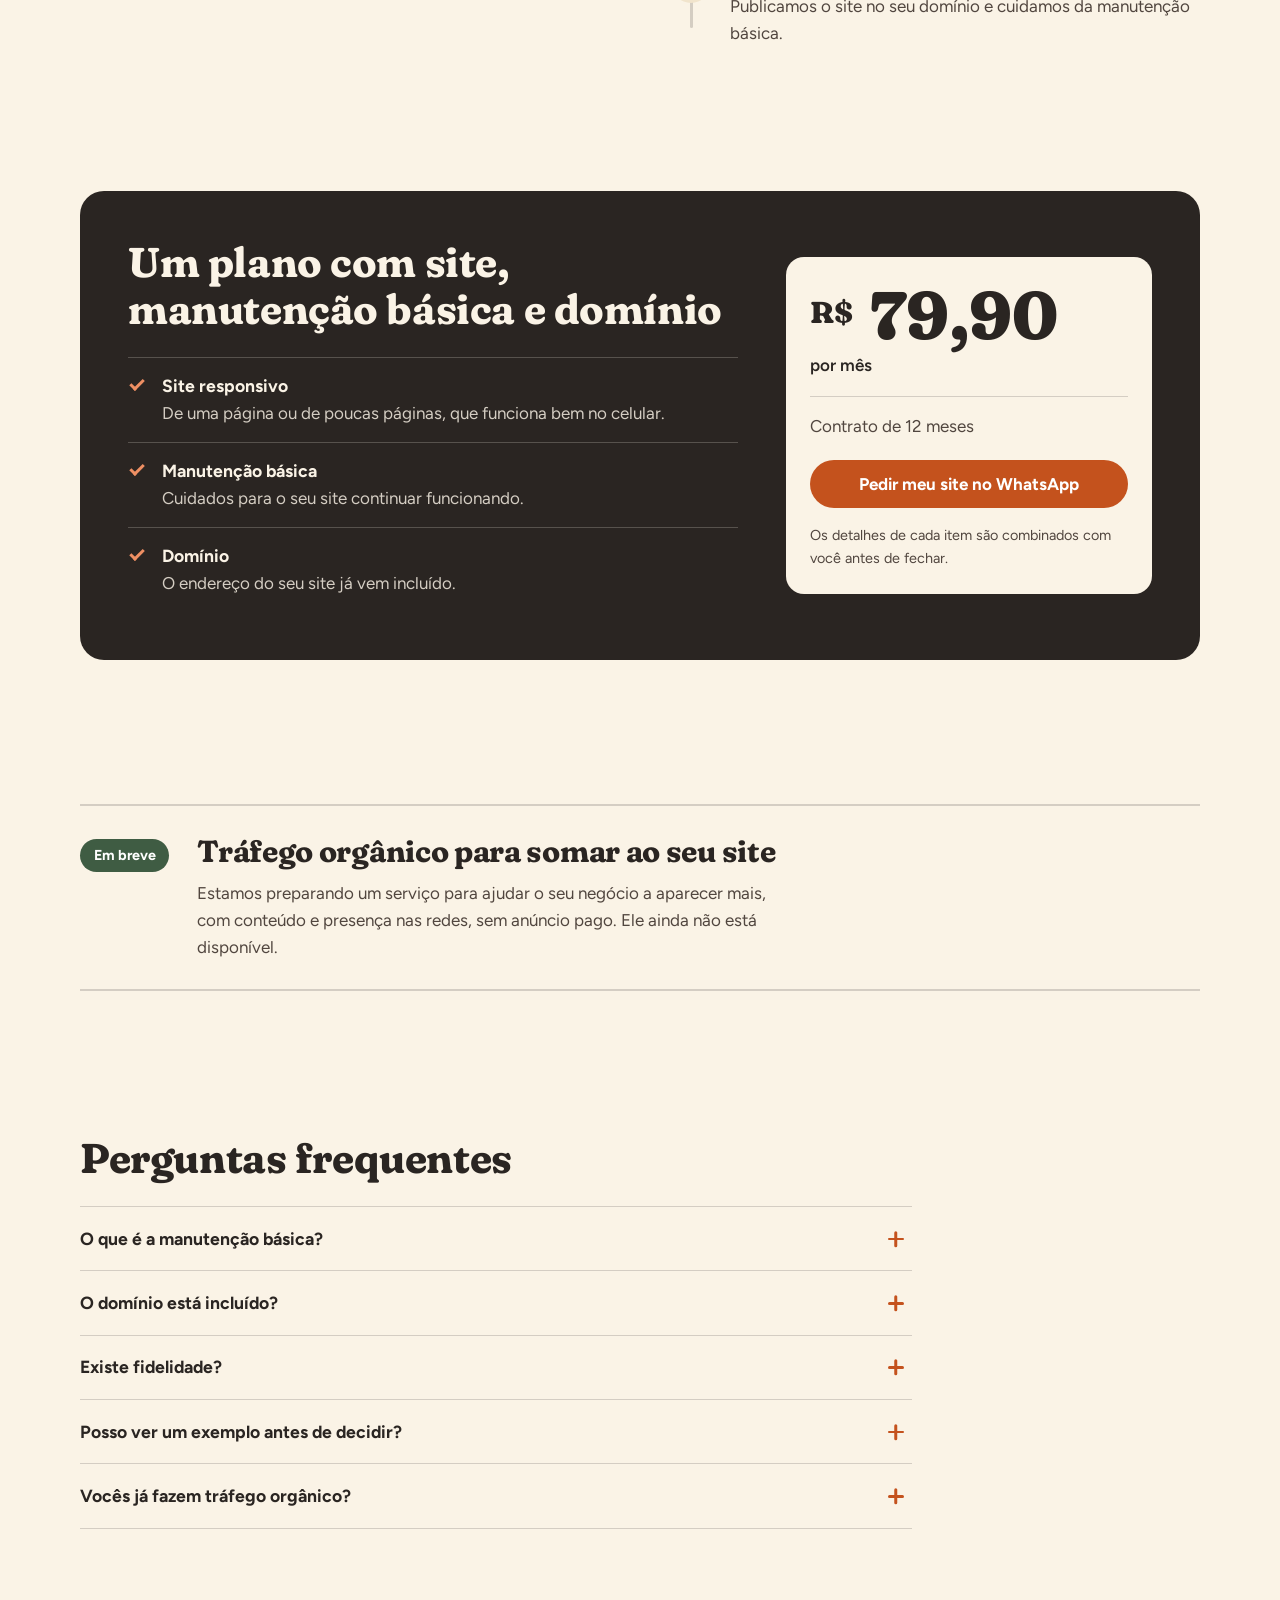
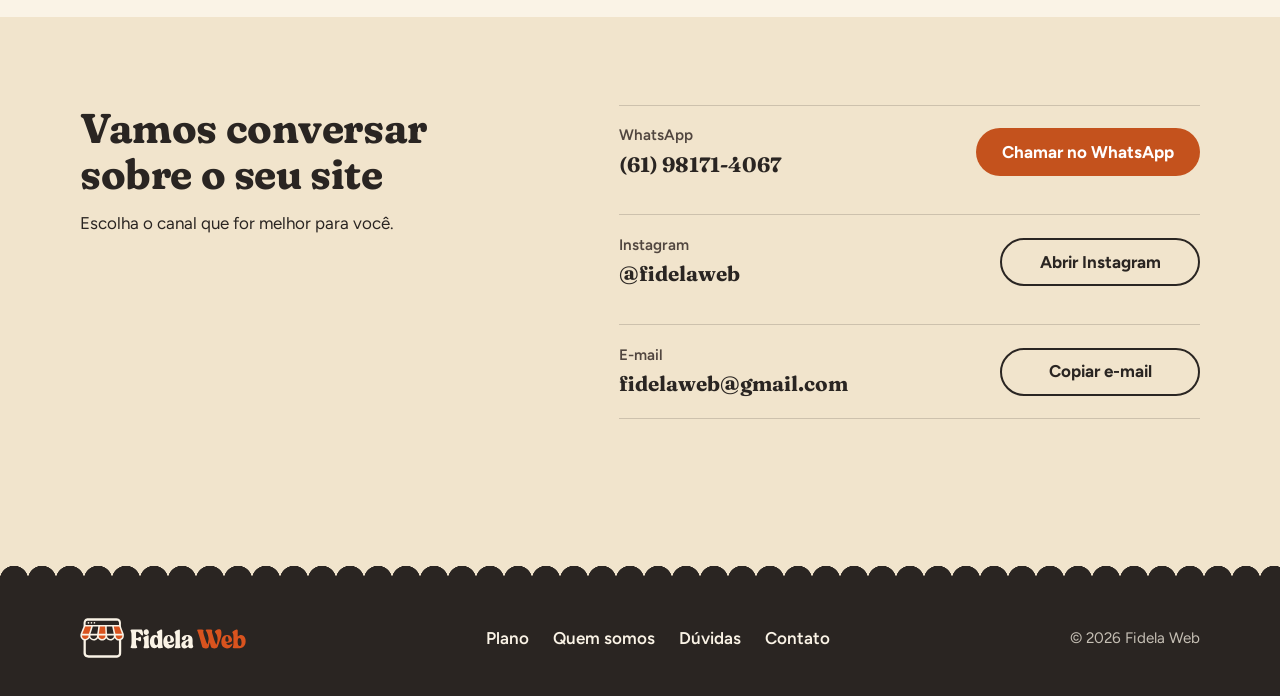
==== commit d8f65a2f: "feat: adiciona link Quem somos no menu e no rodapé da home Co-Authored-By: Claude Sonnet 5.5 <norepl" ====
--- a/index.html
+++ b/index.html
@@ -35,6 +35,7 @@
           <li><a href="#para-quem">Para quem</a></li>
           <li><a href="#como-funciona">Como funciona</a></li>
           <li><a href="#plano">Plano</a></li>
+          <li><a href="quem-somos.html">Quem somos</a></li>
           <li><a href="#contato">Contato</a></li>
         </ul>
         <a class="btn btn-primary btn-sm nav-cta" href="#contato" data-wa>Chamar no WhatsApp</a>
@@ -233,6 +234,7 @@
       <p class="footer-brand"><img class="brand-img" src="assets/fidela-web-logo-fundo-escuro.svg" alt="Fidela Web"></p>
       <ul class="footer-links">
         <li><a href="#plano">Plano</a></li>
+        <li><a href="quem-somos.html">Quem somos</a></li>
         <li><a href="#duvidas">Dúvidas</a></li>
         <li><a href="#contato">Contato</a></li>
       </ul>
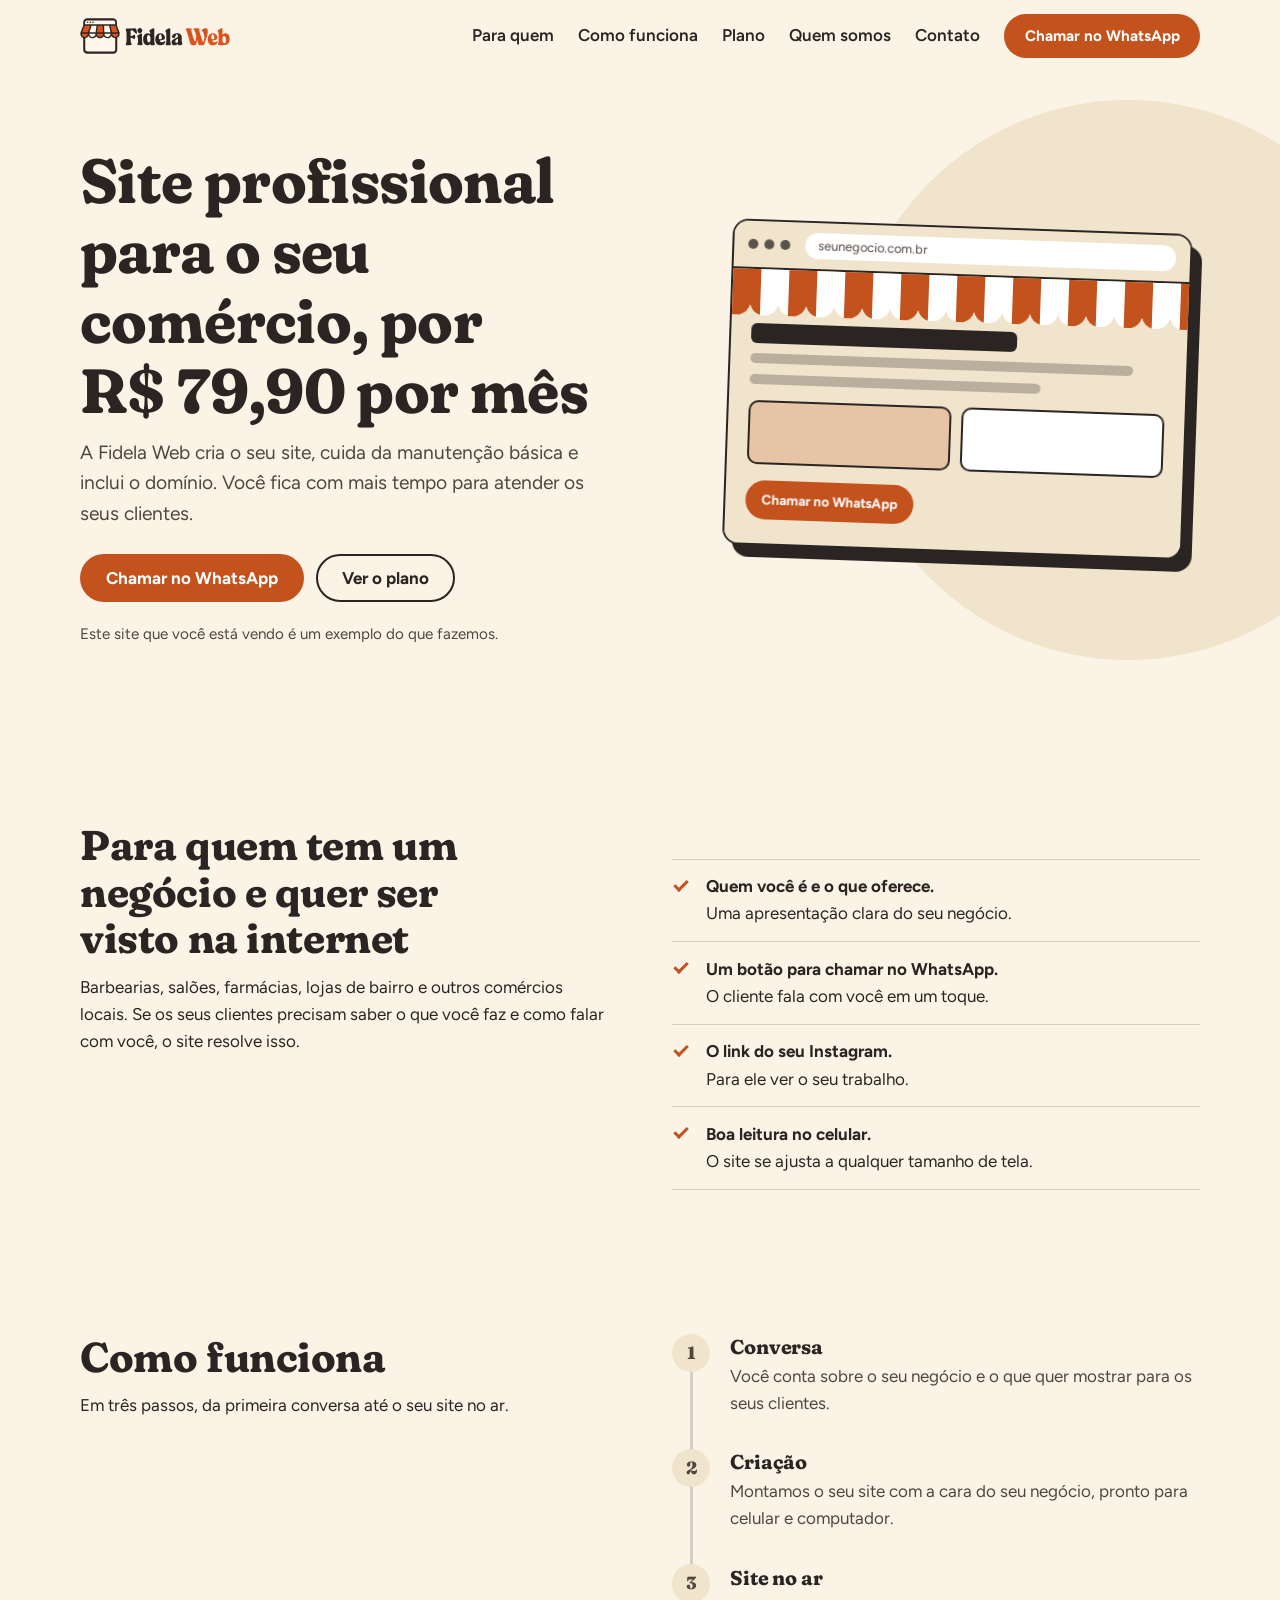
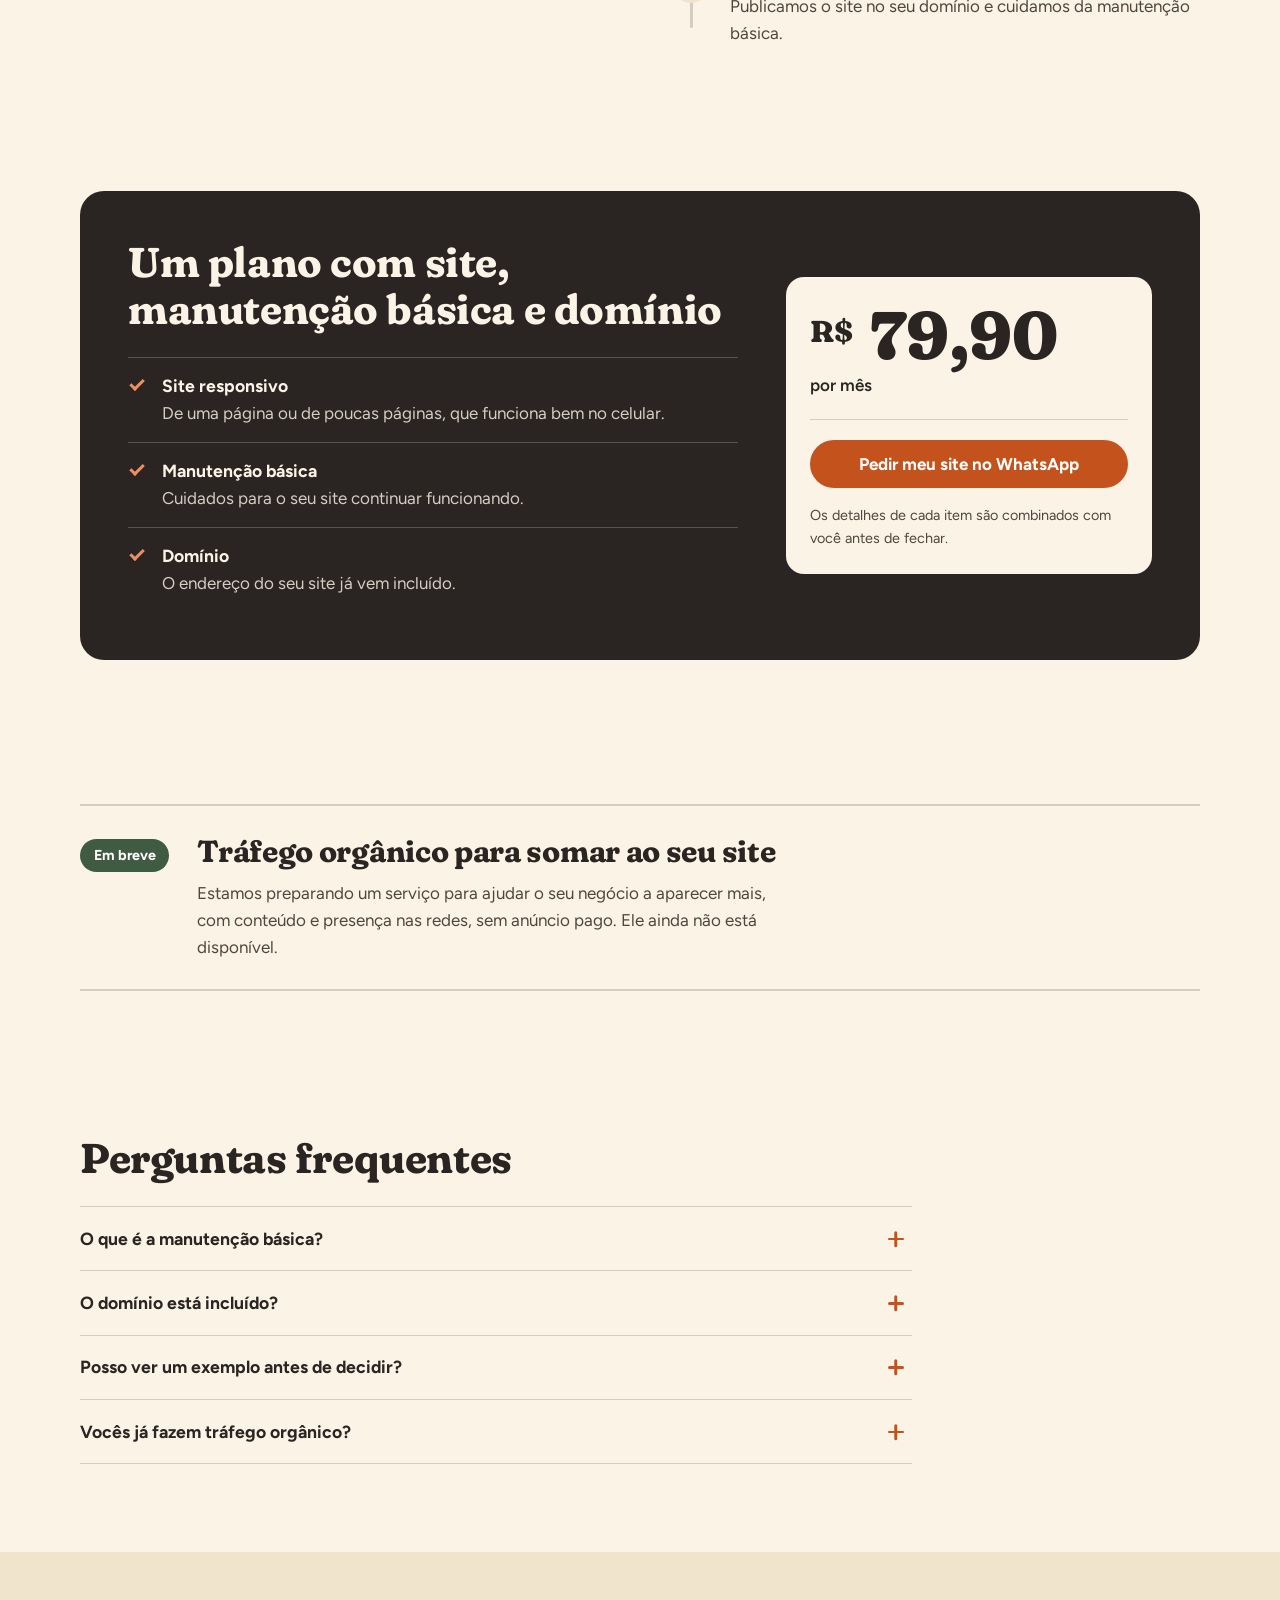
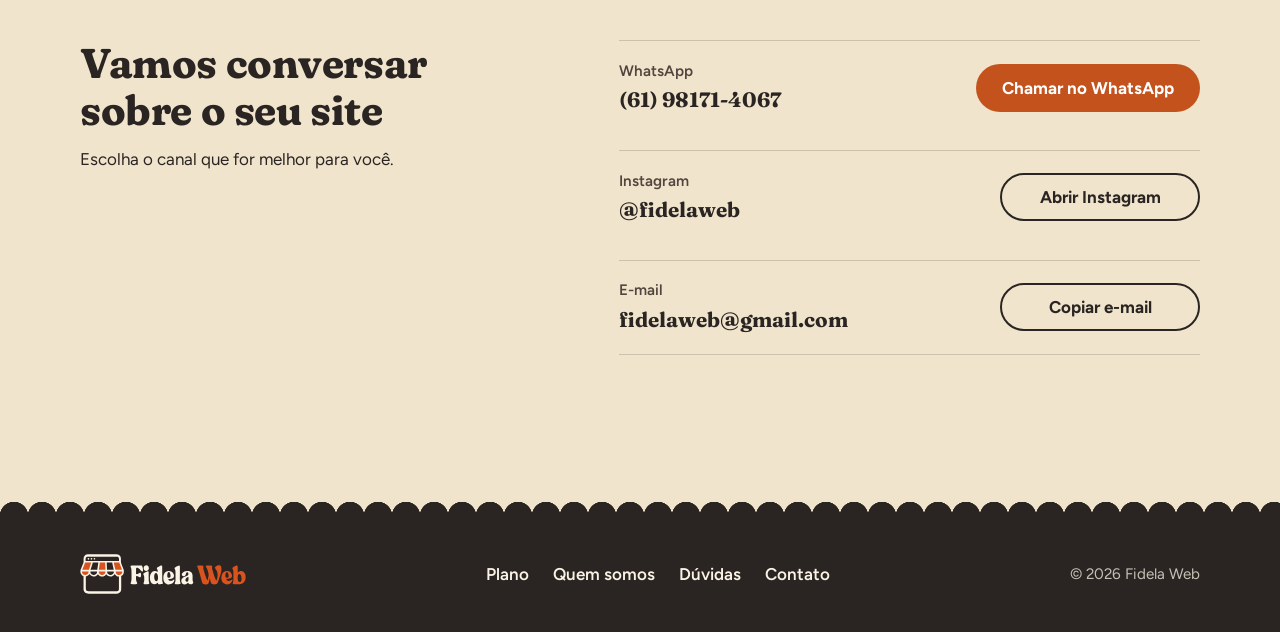
==== commit bc0fcff9: "fix: remove menção a contrato e fidelidade da home Co-Authored-By: Claude Sonnet 5.5 <noreply@anthro" ====
--- a/index.html
+++ b/index.html
@@ -144,7 +144,6 @@
           <div class="plan-price reveal reveal-late">
             <p class="price"><span class="price-cur">R$</span> 79,90</p>
             <p class="price-per">por mês</p>
-            <p class="price-meta">Contrato de 12 meses</p>
             <a class="btn btn-primary btn-block" href="#contato" data-wa>Pedir meu site no WhatsApp</a>
             <p class="price-note">Os detalhes de cada item são combinados com você antes de fechar.</p>
           </div>
@@ -172,15 +171,11 @@
         <div class="faq reveal-stagger">
           <details>
             <summary>O que é a manutenção básica?</summary>
-            <p>São os cuidados para manter o seu site funcionando. Os limites de cada item são combinados com você antes de fechar o contrato.</p>
+            <p>São os cuidados para manter o seu site funcionando. Os limites de cada item são combinados com você antes de fechar.</p>
           </details>
           <details>
             <summary>O domínio está incluído?</summary>
             <p>Sim. O plano inclui o domínio do seu site.</p>
-          </details>
-          <details>
-            <summary>Existe fidelidade?</summary>
-            <p>O contrato é de 12 meses. Explicamos os detalhes antes de você fechar.</p>
           </details>
           <details>
             <summary>Posso ver um exemplo antes de decidir?</summary>
--- a/styles.css
+++ b/styles.css
@@ -453,8 +453,7 @@
   line-height: 1;
 }
 .price-cur { font-size: .45em; margin-right: .1em; vertical-align: .55em; }
-.price-per { margin: .25rem 0 0; font-weight: 600; }
-.price-meta { margin: 1rem 0 1.25rem; padding-top: 1rem; border-top: 1px solid var(--linha); color: var(--carvao-suave); }
+.price-per { margin: .25rem 0 1.25rem; padding-bottom: 1.25rem; border-bottom: 1px solid var(--linha); font-weight: 600; }
 .price-note { margin: 1rem 0 0; font-size: .9rem; color: var(--carvao-suave); }
 
 @media (min-width: 860px) {
@@ -571,6 +570,110 @@
 }
 
 
+/* ---------- Quem somos ---------- */
+.nav a[aria-current="page"] { color: var(--terra-escura); text-decoration: underline; text-underline-offset: 6px; text-decoration-thickness: 2px; }
+
+.eyebrow {
+  margin: 0 0 .75rem;
+  font-weight: 700;
+  font-size: .95rem;
+  letter-spacing: .08em;
+  text-transform: uppercase;
+  color: var(--terra-escura);
+}
+.section-areia { background: var(--areia); }
+
+.about-title { max-width: 16em; margin-bottom: 2rem; font-size: clamp(2rem, 1.2rem + 3.6vw, 3.25rem); }
+.about-grid { display: grid; gap: 2.5rem; }
+.about-text { max-width: 40rem; }
+.about-text p { color: var(--carvao-suave); }
+.about-text .about-lead { font-size: 1.2rem; color: var(--carvao); }
+
+.slogan {
+  align-self: start;
+  padding: 1.75rem;
+  border: 2px solid var(--carvao);
+  border-radius: 20px;
+  background: var(--areia);
+  box-shadow: 8px 10px 0 var(--carvao);
+}
+.slogan p {
+  margin: 0;
+  font-family: var(--serif);
+  font-weight: 700;
+  font-variation-settings: "SOFT" 100;
+  font-size: clamp(1.4rem, 1.1rem + 1.4vw, 1.9rem);
+  line-height: 1.25;
+  text-wrap: balance;
+}
+.slogan strong { color: var(--terra-escura); }
+
+@media (min-width: 900px) {
+  .about-grid { grid-template-columns: 1.3fr .7fr; gap: 4rem; }
+  .slogan { position: sticky; top: 6.5rem; }
+}
+
+.founder { display: grid; gap: 2rem; align-items: center; }
+.founder-photo {
+  margin: 0;
+  width: min(100%, 22rem);
+  aspect-ratio: 3 / 4;
+  border: 2px solid var(--carvao);
+  border-radius: 20px;
+  overflow: hidden;
+  background: var(--creme);
+  box-shadow: 10px 12px 0 var(--carvao);
+}
+.founder-photo img { width: 100%; height: 100%; object-fit: cover; }
+.facts { margin: 1.25rem 0 0; }
+.facts > div { padding: .9rem 0; border-top: 1px solid var(--linha); }
+.facts > div:last-child { border-bottom: 1px solid var(--linha); }
+.facts dt { font-size: .95rem; font-weight: 600; color: var(--carvao-suave); }
+.facts dd { margin: .15rem 0 0; font-family: var(--serif); font-weight: 700; font-size: 1.25rem; line-height: 1.25; }
+@media (min-width: 760px) {
+  .founder { grid-template-columns: auto minmax(0, 30rem); gap: 4rem; justify-content: start; }
+}
+
+.tech {
+  display: grid;
+  grid-template-columns: repeat(2, 1fr);
+  gap: 1rem;
+  margin-top: 2rem;
+}
+.tech li {
+  display: grid;
+  justify-items: center;
+  gap: .75rem;
+  padding: 1.25rem 1rem 1rem;
+  border: 2px solid var(--carvao);
+  border-radius: 16px;
+  background: #fff;
+  font-weight: 700;
+}
+.tech img { width: 72px; height: 72px; object-fit: contain; }
+@media (min-width: 560px) { .tech { grid-template-columns: repeat(3, 1fr); } }
+@media (min-width: 900px) { .tech { grid-template-columns: repeat(4, 1fr); } }
+
+/* Faixa de logos: só aparece com movimento permitido */
+.marquee { display: none; }
+@media (prefers-reduced-motion: no-preference) {
+  .marquee {
+    display: block;
+    margin-top: 3rem;
+    overflow: hidden;
+    -webkit-mask: linear-gradient(90deg, transparent, #000 10%, #000 90%, transparent);
+    mask: linear-gradient(90deg, transparent, #000 10%, #000 90%, transparent);
+  }
+  .marquee-track { display: flex; width: max-content; animation: faixa 32s linear infinite; }
+  .marquee:hover .marquee-track { animation-play-state: paused; }
+  .marquee ul { display: flex; flex-shrink: 0; align-items: center; gap: 3.5rem; padding-right: 3.5rem; }
+  .marquee img { height: 56px; width: 56px; object-fit: contain; }
+  @keyframes faixa {
+    from { transform: translateX(0); }
+    to { transform: translateX(-50%); }
+  }
+}
+
 /* ---------- Efeitos de rolagem ---------- */
 .progress {
   position: fixed;
@@ -606,6 +709,8 @@
 .reveal-on .reveal-stagger > :nth-child(3) { transition-delay: .2s; }
 .reveal-on .reveal-stagger > :nth-child(4) { transition-delay: .3s; }
 .reveal-on .reveal-stagger > :nth-child(5) { transition-delay: .4s; }
+.reveal-on .reveal-stagger > :nth-child(6) { transition-delay: .5s; }
+.reveal-on .reveal-stagger > :nth-child(7) { transition-delay: .6s; }
 
 /* Entrada do texto do topo ao carregar a página */
 @media (prefers-reduced-motion: no-preference) {
